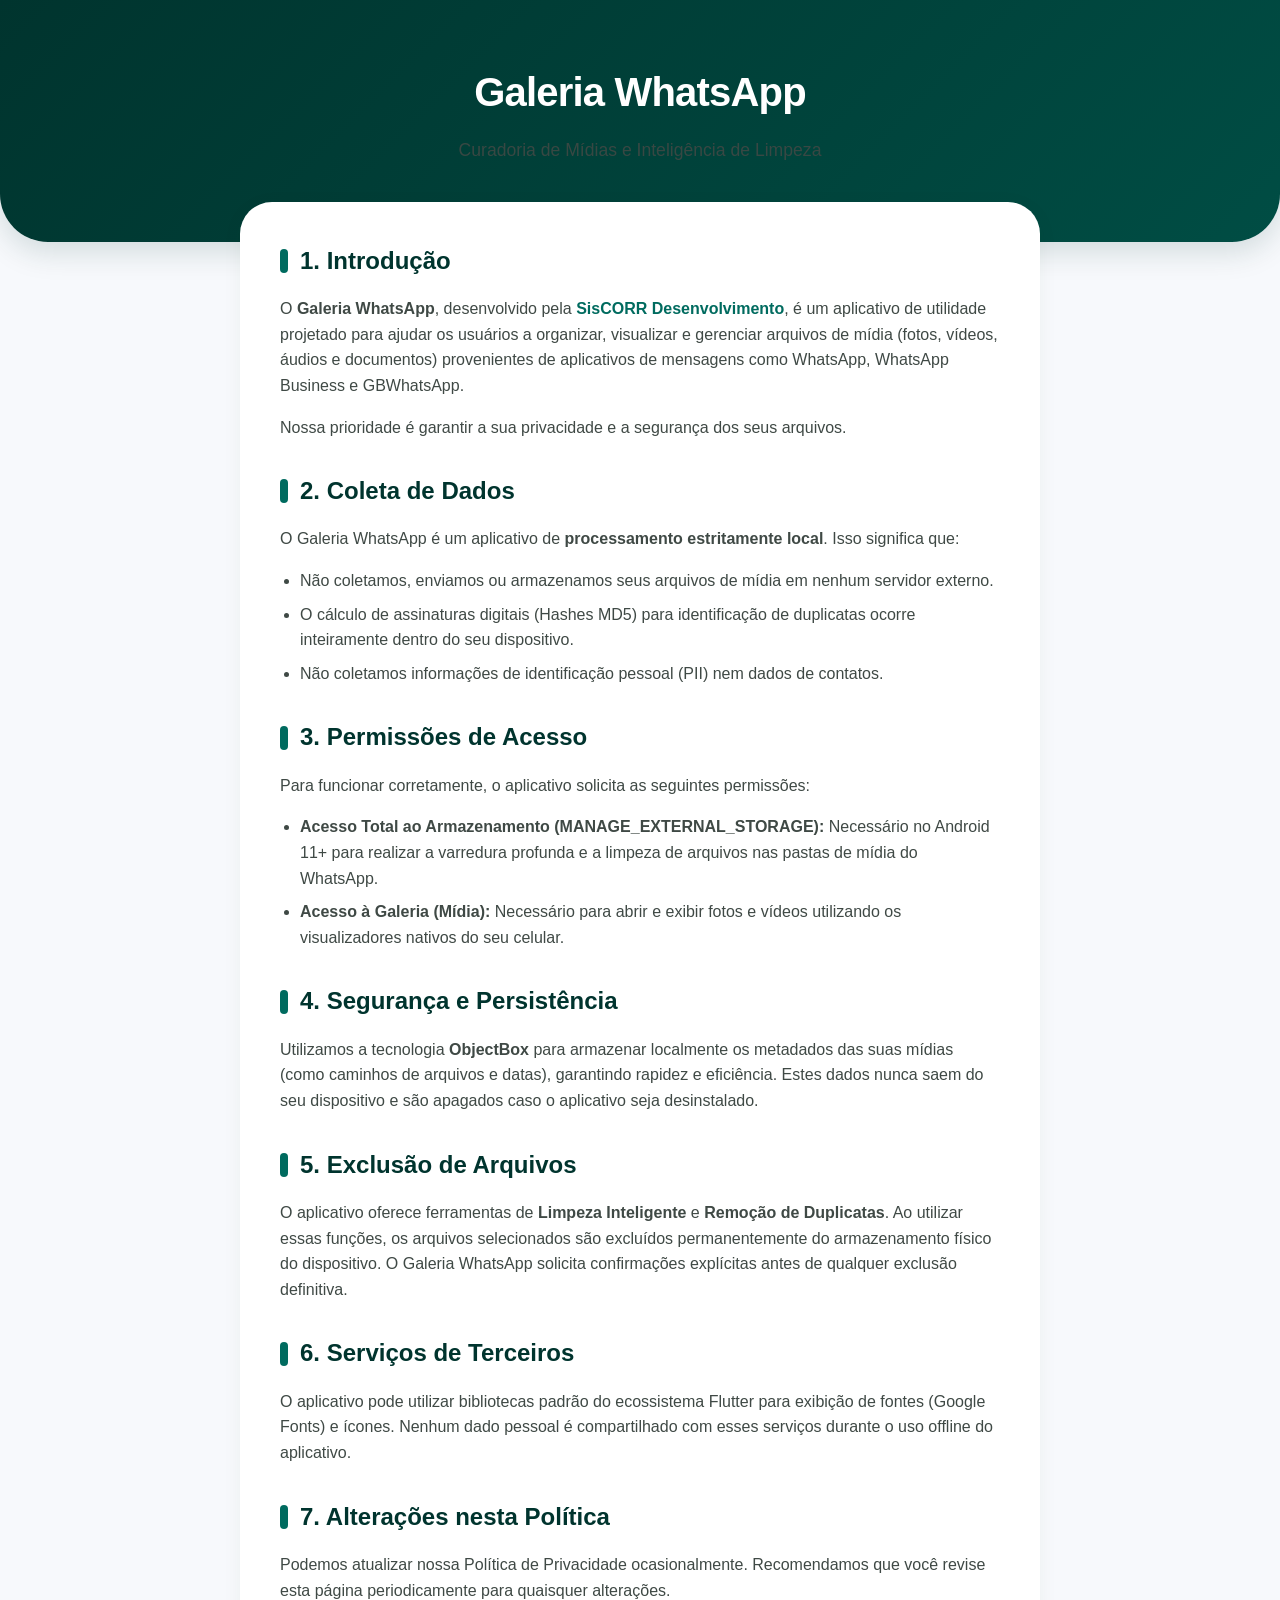
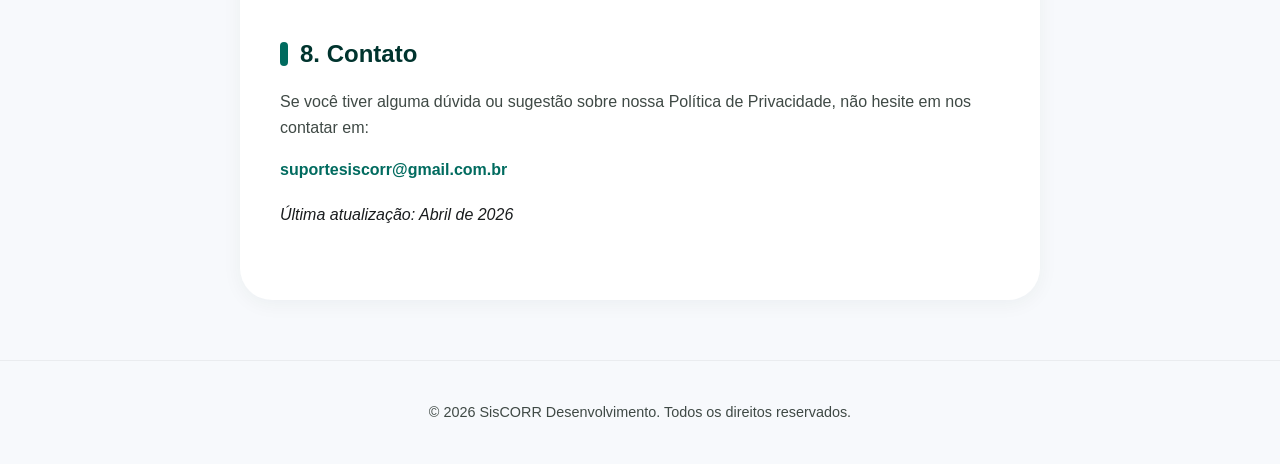
==== cleaner-for-whatsapp-privacy-policy.html @ 7e02363f "cleaner-for-whatsapp-privacy-policy" ====
<!DOCTYPE html>
<html lang="pt-BR">
<head>
    <meta charset="UTF-8">
    <meta name="viewport" content="width=device-width, initial-scale=1.0">
    <title>Política de Privacidade - Galeria WhatsApp</title>
    <style>
        :root {
            --primary: #00342e;
            --primary-container: #004d44;
            --secondary: #006b5f;
            --background: #f7f9fc;
            --on-surface: #191c1e;
            --on-surface-variant: #3f4945;
            --surface-lowest: #ffffff;
            --font-main: 'Inter', -apple-system, BlinkMacSystemFont, "Segoe UI", Roboto, Helvetica, Arial, sans-serif;
            --font-display: 'Plus Jakarta Sans', sans-serif;
        }

        @import url('https://fonts.googleapis.com/css2?family=Inter:wght@400;500;600&family=Plus+Jakarta+Sans:wght@700;800&display=swap');

        body {
            font-family: var(--font-main);
            background-color: var(--background);
            color: var(--on-surface);
            line-height: 1.6;
            margin: 0;
            padding: 0;
            -webkit-font-smoothing: antialiased;
        }

        header {
            background: linear-gradient(135deg, var(--primary), var(--primary-container));
            color: white;
            padding: 60px 24px;
            text-align: center;
            border-bottom-left-radius: 48px;
            border-bottom-right-radius: 48px;
            box-shadow: 0 10px 30px rgba(0, 52, 46, 0.15);
        }

        header h1 {
            font-family: var(--font-display);
            font-size: 2.5rem;
            margin: 0;
            letter-spacing: -0.02em;
        }

        header p {
            font-size: 1.1rem;
            opacity: 0.9;
            margin-top: 12px;
            font-weight: 500;
        }

        main {
            max-width: 800px;
            margin: -40px auto 60px;
            padding: 0 24px;
        }

        .content-card {
            background-color: var(--surface-lowest);
            padding: 40px;
            border-radius: 32px;
            box-shadow: 0 4px 20px rgba(0, 52, 46, 0.05);
        }

        section {
            margin-bottom: 32px;
        }

        h2 {
            font-family: var(--font-display);
            color: var(--primary);
            font-size: 1.5rem;
            margin-top: 0;
            margin-bottom: 16px;
            display: flex;
            align-items: center;
        }

        h2::before {
            content: '';
            display: inline-block;
            width: 8px;
            height: 24px;
            background-color: var(--secondary);
            margin-right: 12px;
            border-radius: 4px;
        }

        p, li {
            color: var(--on-surface-variant);
            font-size: 1rem;
        }

        ul {
            padding-left: 20px;
        }

        li {
            margin-bottom: 8px;
        }

        .highlight {
            color: var(--secondary);
            font-weight: 600;
        }

        footer {
            text-align: center;
            padding: 40px 24px;
            color: var(--on-surface-variant);
            font-size: 0.9rem;
            border-top: 1px solid rgba(0, 0, 0, 0.05);
        }

        .last-update {
            font-style: italic;
            margin-top: 20px;
            display: block;
        }

        @media (max-width: 600px) {
            header {
                padding: 40px 20px;
                border-radius: 0 0 32px 32px;
            }
            header h1 {
                font-size: 1.8rem;
            }
            .content-card {
                padding: 24px;
                border-radius: 24px;
            }
        }
    </style>
</head>
<body>

    <header>
        <h1>Galeria WhatsApp</h1>
        <p>Curadoria de Mídias e Inteligência de Limpeza</p>
    </header>

    <main>
        <div class="content-card">
            <section>
                <h2>1. Introdução</h2>
                <p>O <strong>Galeria WhatsApp</strong>, desenvolvido pela <span class="highlight">SisCORR Desenvolvimento</span>, é um aplicativo de utilidade projetado para ajudar os usuários a organizar, visualizar e gerenciar arquivos de mídia (fotos, vídeos, áudios e documentos) provenientes de aplicativos de mensagens como WhatsApp, WhatsApp Business e GBWhatsApp.</p>
                <p>Nossa prioridade é garantir a sua privacidade e a segurança dos seus arquivos.</p>
            </section>

            <section>
                <h2>2. Coleta de Dados</h2>
                <p>O Galeria WhatsApp é um aplicativo de <strong>processamento estritamente local</strong>. Isso significa que:</p>
                <ul>
                    <li>Não coletamos, enviamos ou armazenamos seus arquivos de mídia em nenhum servidor externo.</li>
                    <li>O cálculo de assinaturas digitais (Hashes MD5) para identificação de duplicatas ocorre inteiramente dentro do seu dispositivo.</li>
                    <li>Não coletamos informações de identificação pessoal (PII) nem dados de contatos.</li>
                </ul>
            </section>

            <section>
                <h2>3. Permissões de Acesso</h2>
                <p>Para funcionar corretamente, o aplicativo solicita as seguintes permissões:</p>
                <ul>
                    <li><strong>Acesso Total ao Armazenamento (MANAGE_EXTERNAL_STORAGE):</strong> Necessário no Android 11+ para realizar a varredura profunda e a limpeza de arquivos nas pastas de mídia do WhatsApp.</li>
                    <li><strong>Acesso à Galeria (Mídia):</strong> Necessário para abrir e exibir fotos e vídeos utilizando os visualizadores nativos do seu celular.</li>
                </ul>
            </section>

            <section>
                <h2>4. Segurança e Persistência</h2>
                <p>Utilizamos a tecnologia <strong>ObjectBox</strong> para armazenar localmente os metadados das suas mídias (como caminhos de arquivos e datas), garantindo rapidez e eficiência. Estes dados nunca saem do seu dispositivo e são apagados caso o aplicativo seja desinstalado.</p>
            </section>

            <section>
                <h2>5. Exclusão de Arquivos</h2>
                <p>O aplicativo oferece ferramentas de <strong>Limpeza Inteligente</strong> e <strong>Remoção de Duplicatas</strong>. Ao utilizar essas funções, os arquivos selecionados são excluídos permanentemente do armazenamento físico do dispositivo. O Galeria WhatsApp solicita confirmações explícitas antes de qualquer exclusão definitiva.</p>
            </section>

            <section>
                <h2>6. Serviços de Terceiros</h2>
                <p>O aplicativo pode utilizar bibliotecas padrão do ecossistema Flutter para exibição de fontes (Google Fonts) e ícones. Nenhum dado pessoal é compartilhado com esses serviços durante o uso offline do aplicativo.</p>
            </section>

            <section>
                <h2>7. Alterações nesta Política</h2>
                <p>Podemos atualizar nossa Política de Privacidade ocasionalmente. Recomendamos que você revise esta página periodicamente para quaisquer alterações.</p>
            </section>

            <section>
                <h2>8. Contato</h2>
                <p>Se você tiver alguma dúvida ou sugestão sobre nossa Política de Privacidade, não hesite em nos contatar em:</p>
                <p class="highlight">suportesiscorr@gmail.com.br</p>

                <span class="last-update">Última atualização: Abril de 2026</span>
            </section>
        </div>
    </main>

    <footer>
        &copy; 2026 SisCORR Desenvolvimento. Todos os direitos reservados.
    </footer>

</body>
</html>
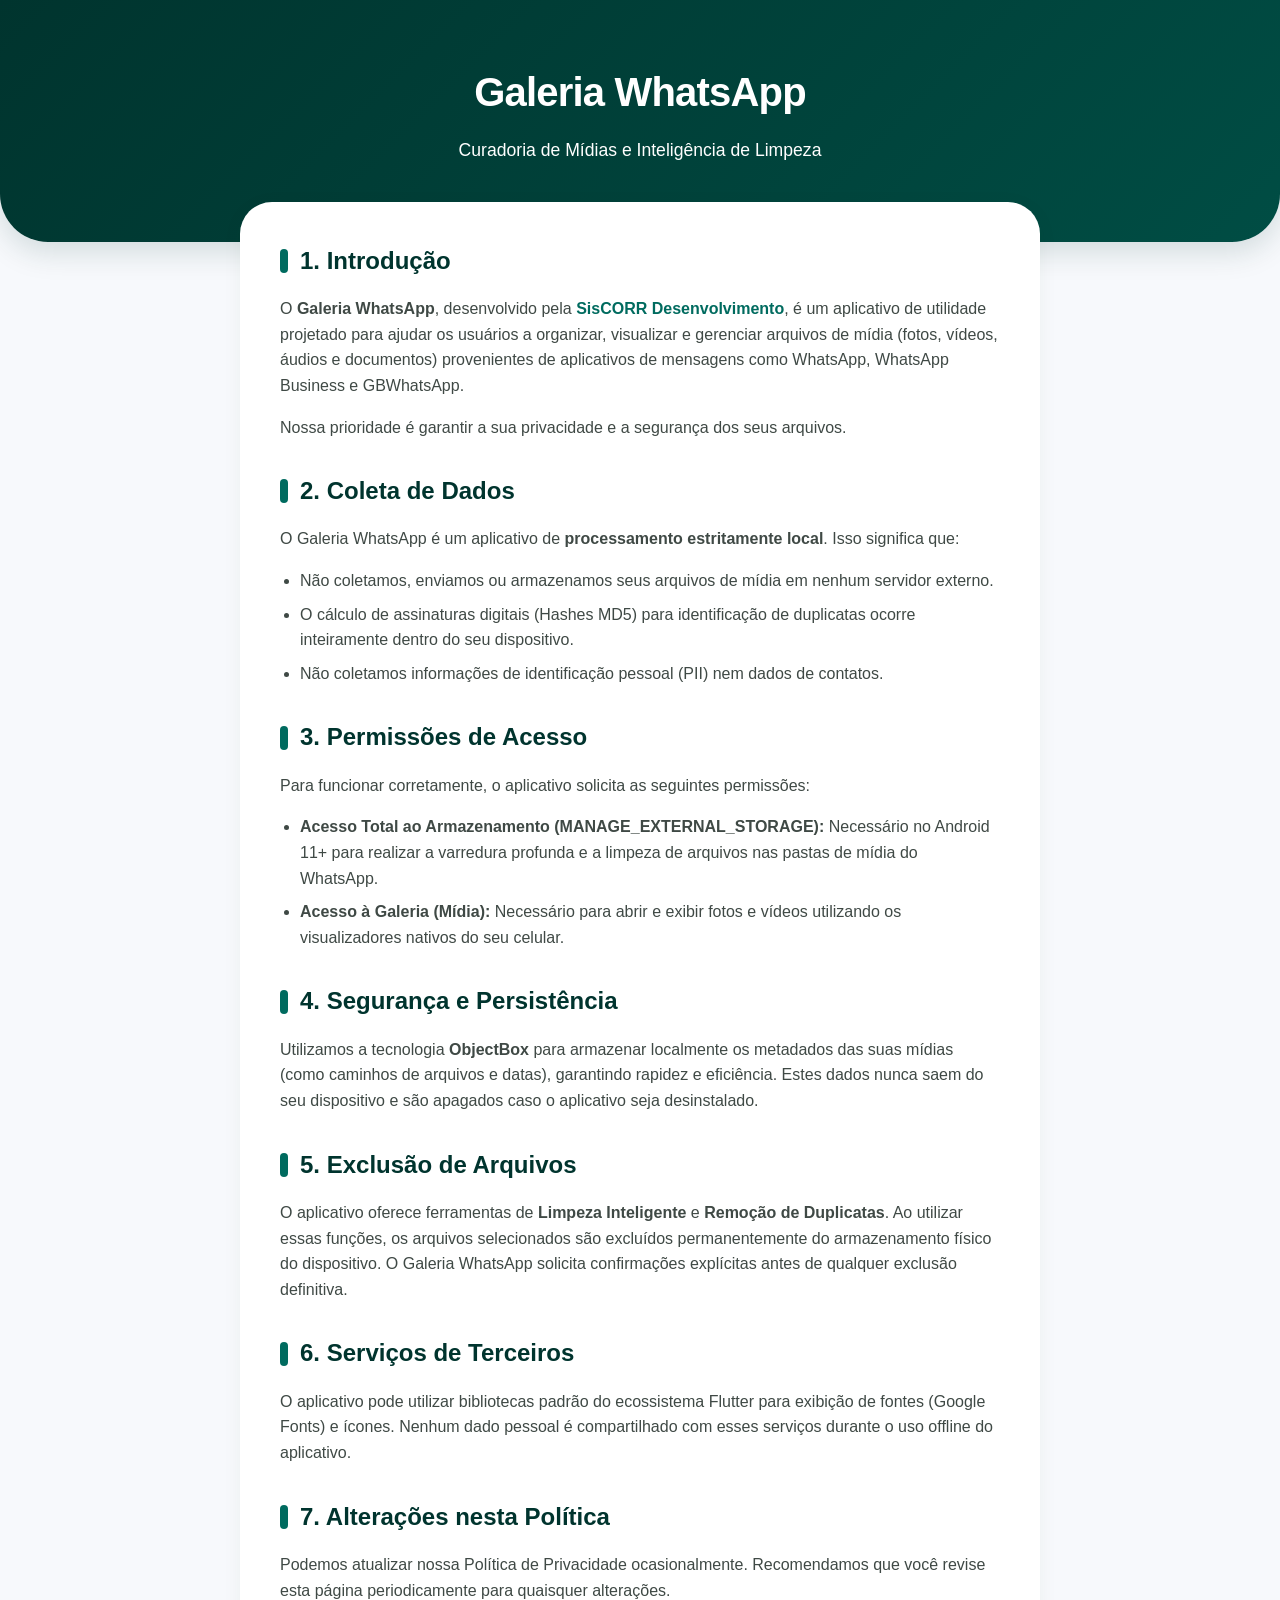
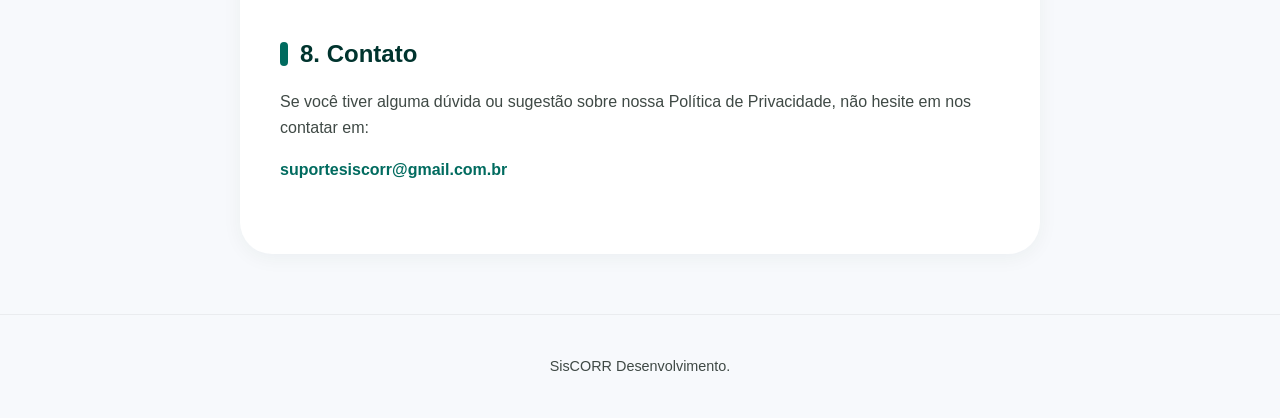
==== commit 78562f64: "Ajuste da política da limpeza para WhatsApp e inclusão da política do private notes" ====
--- a/cleaner-for-whatsapp-privacy-policy.html
+++ b/cleaner-for-whatsapp-privacy-policy.html
@@ -48,7 +48,7 @@
 
         header p {
             font-size: 1.1rem;
-            opacity: 0.9;
+            color: white;
             margin-top: 12px;
             font-weight: 500;
         }
@@ -195,14 +195,12 @@
                 <h2>8. Contato</h2>
                 <p>Se você tiver alguma dúvida ou sugestão sobre nossa Política de Privacidade, não hesite em nos contatar em:</p>
                 <p class="highlight">suportesiscorr@gmail.com.br</p>
-
-                <span class="last-update">Última atualização: Abril de 2026</span>
             </section>
         </div>
     </main>
 
     <footer>
-        &copy; 2026 SisCORR Desenvolvimento. Todos os direitos reservados.
+        SisCORR Desenvolvimento.
     </footer>
 
 </body>
